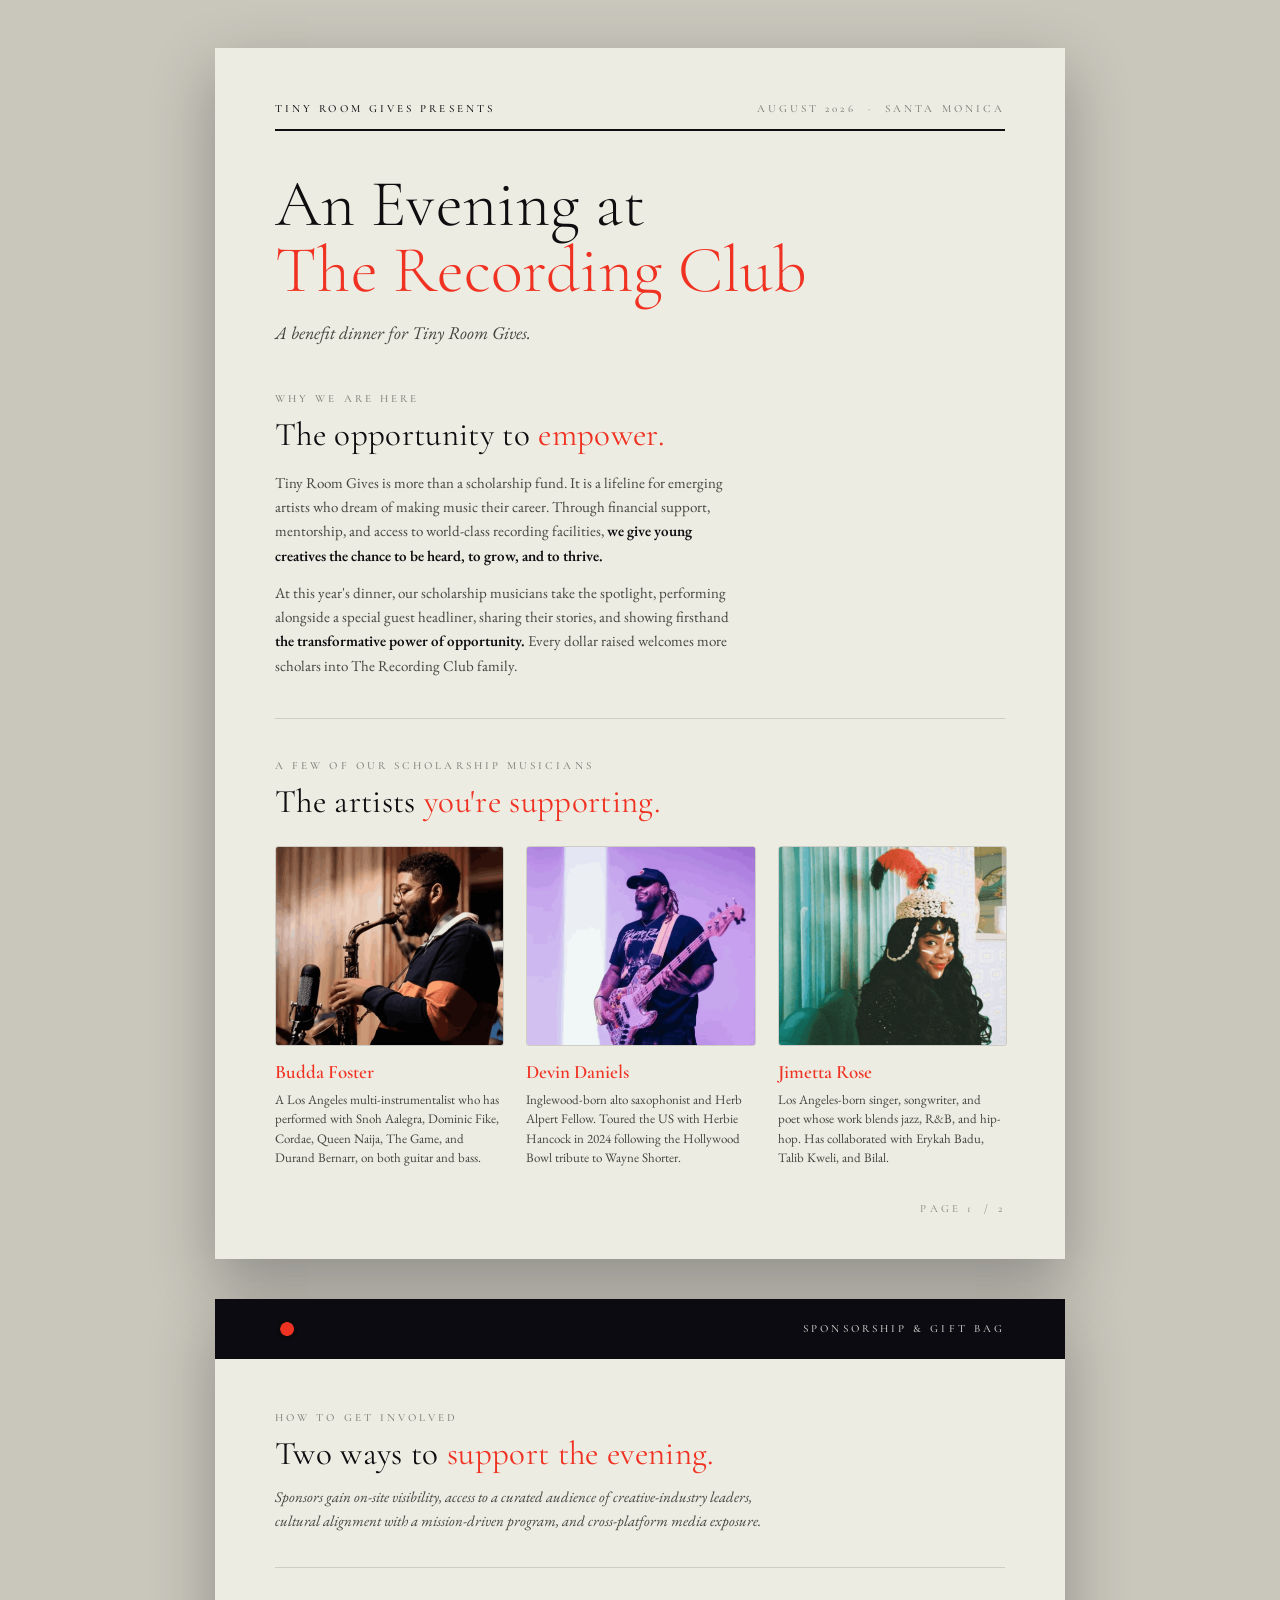
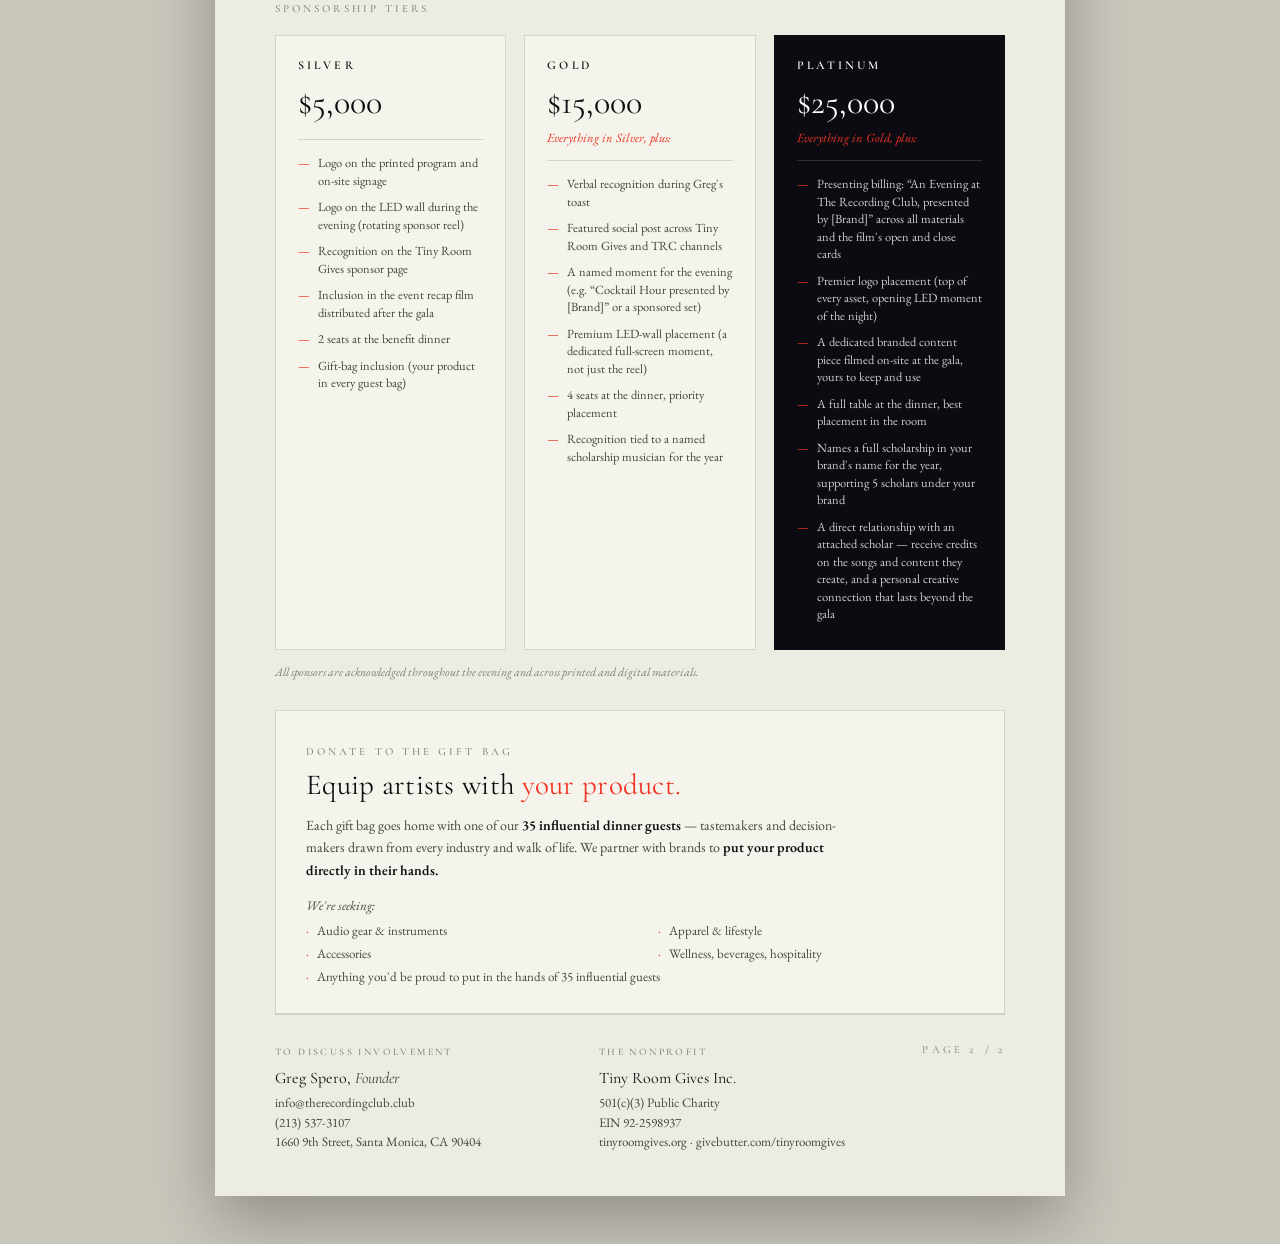
==== gala/index.html @ 2d1638b4 "Add "An Evening at The Recording Club" gala invitation page Two-page, print-style sponsorship/invita" ====
<!DOCTYPE html>
<html lang="en">
<head>
  <meta charset="utf-8">
  <meta name="viewport" content="width=device-width, initial-scale=1">
  <title>An Evening at The Recording Club | Tiny Room Gives Gala</title>
  <meta name="description" content="A benefit dinner for Tiny Room Gives at The Recording Club, Santa Monica — August 2026. Meet our scholarship musicians and explore sponsorship and gift-bag opportunities.">
  <link rel="preconnect" href="https://fonts.googleapis.com">
  <link rel="preconnect" href="https://fonts.gstatic.com" crossorigin>
  <link href="https://fonts.googleapis.com/css2?family=Cormorant+Garamond:ital,wght@0,300;0,400;0,500;0,600;1,400;1,500&family=EB+Garamond:ital,wght@0,400;0,500;0,600;1,400&display=swap" rel="stylesheet">
  <style>
    body{margin:0}
    @media print{
      .gala-ws{background:#fff !important;padding:0 !important;gap:0 !important}
      .gala-sheet{box-shadow:none !important;page-break-after:always}
      .gala-sheet:last-child{page-break-after:auto}
    }
  </style>
</head>
<body>
<div class="gala-ws" style="--red:#F03222;--paper:#EDECE3;--ink:#0E0E10;--fg2:#45453F;--fg3:#82817A;--line:rgba(14,14,16,.14);--dark:#0B0B11;--serif-d:'Cormorant Garamond',Georgia,serif;--serif-b:'EB Garamond',Georgia,serif;min-height:100vh;background:#c9c7bc;padding:48px 0;display:flex;flex-direction:column;align-items:center;gap:40px;font-family:var(--serif-b)">

  <!-- ================= PAGE 1 ================= -->
  <article class="gala-sheet" style="width:850px;min-height:1100px;background:var(--paper);color:var(--ink);box-shadow:0 24px 60px rgba(11,11,17,.30);padding:54px 60px 44px;box-sizing:border-box;display:flex;flex-direction:column">

    <header style="display:flex;justify-content:space-between;align-items:baseline">
      <span style="font-family:var(--serif-d);font-weight:500;font-size:11px;letter-spacing:.28em;text-transform:uppercase;color:var(--ink)">Tiny Room Gives Presents</span>
      <span style="font-family:var(--serif-d);font-weight:500;font-size:11px;letter-spacing:.28em;text-transform:uppercase;color:var(--fg3)">August 2026 &nbsp;·&nbsp; Santa Monica</span>
    </header>
    <div style="height:2px;background:var(--ink);margin-top:14px"></div>

    <h1 style="font-family:var(--serif-d);font-weight:300;font-size:66px;line-height:1.0;letter-spacing:.005em;margin:40px 0 0">An Evening at<br><span style="color:var(--red)">The Recording Club</span></h1>
    <p style="font-family:var(--serif-b);font-style:italic;font-size:18px;color:var(--fg2);margin:18px 0 0">A benefit dinner for Tiny Room Gives.</p>

    <section style="margin-top:42px">
      <span style="font-family:var(--serif-d);font-weight:500;font-size:11px;letter-spacing:.28em;text-transform:uppercase;color:var(--fg3)">Why we are here</span>
      <h2 style="font-family:var(--serif-d);font-weight:400;font-size:33px;letter-spacing:.01em;line-height:1.08;margin:10px 0 0">The opportunity to <span style="color:var(--red)">empower.</span></h2>
      <p style="font-family:var(--serif-b);font-size:15px;line-height:1.62;color:var(--fg2);margin:18px 0 0;max-width:66ch">Tiny Room Gives is more than a scholarship fund. It is a lifeline for emerging artists who dream of making music their career. Through financial support, mentorship, and access to world-class recording facilities, <strong style="color:var(--ink);font-weight:600">we give young creatives the chance to be heard, to grow, and to thrive.</strong></p>
      <p style="font-family:var(--serif-b);font-size:15px;line-height:1.62;color:var(--fg2);margin:13px 0 0;max-width:66ch">At this year's dinner, our scholarship musicians take the spotlight, performing alongside a special guest headliner, sharing their stories, and showing firsthand <strong style="color:var(--ink);font-weight:600">the transformative power of opportunity.</strong> Every dollar raised welcomes more scholars into The Recording Club family.</p>
    </section>

    <div style="height:1px;background:var(--line);margin-top:40px"></div>

    <section style="margin-top:34px">
      <span style="font-family:var(--serif-d);font-weight:500;font-size:11px;letter-spacing:.28em;text-transform:uppercase;color:var(--fg3)">A few of our scholarship musicians</span>
      <h2 style="font-family:var(--serif-d);font-weight:400;font-size:33px;letter-spacing:.01em;line-height:1.08;margin:10px 0 0">The artists <span style="color:var(--red)">you're supporting.</span></h2>

      <div style="display:grid;grid-template-columns:repeat(3,1fr);gap:24px;margin-top:26px">

        <div style="display:flex;flex-direction:column">
          <img src="assets/artist-budda.png" alt="Budda Foster" style="display:block;width:100%;height:198px;object-fit:cover;border-radius:3px;border:1px solid var(--line)">
          <h3 style="font-family:var(--serif-d);font-weight:600;font-size:19px;color:var(--red);margin:14px 0 0">Budda Foster</h3>
          <p style="font-family:var(--serif-b);font-size:13px;line-height:1.5;color:var(--fg2);margin:7px 0 0">A Los Angeles multi-instrumentalist who has performed with Snoh Aalegra, Dominic Fike, Cordae, Queen Naija, The Game, and Durand Bernarr, on both guitar and bass.</p>
        </div>

        <div style="display:flex;flex-direction:column">
          <img src="assets/artist-devin.png" alt="Devin Daniels" style="display:block;width:100%;height:198px;object-fit:cover;border-radius:3px;border:1px solid var(--line)">
          <h3 style="font-family:var(--serif-d);font-weight:600;font-size:19px;color:var(--red);margin:14px 0 0">Devin Daniels</h3>
          <p style="font-family:var(--serif-b);font-size:13px;line-height:1.5;color:var(--fg2);margin:7px 0 0">Inglewood-born alto saxophonist and Herb Alpert Fellow. Toured the US with Herbie Hancock in 2024 following the Hollywood Bowl tribute to Wayne Shorter.</p>
        </div>

        <div style="display:flex;flex-direction:column">
          <img src="assets/artist-jimetta.png" alt="Jimetta Rose" style="display:block;width:100%;height:198px;object-fit:cover;border-radius:3px;border:1px solid var(--line)">
          <h3 style="font-family:var(--serif-d);font-weight:600;font-size:19px;color:var(--red);margin:14px 0 0">Jimetta Rose</h3>
          <p style="font-family:var(--serif-b);font-size:13px;line-height:1.5;color:var(--fg2);margin:7px 0 0">Los Angeles-born singer, songwriter, and poet whose work blends jazz, R&amp;B, and hip-hop. Has collaborated with Erykah Badu, Talib Kweli, and Bilal.</p>
        </div>

      </div>
    </section>

    <footer style="margin-top:auto;padding-top:34px;display:flex;justify-content:flex-end;align-items:center;gap:10px">
      <span style="font-family:var(--serif-d);font-size:11px;letter-spacing:.28em;text-transform:uppercase;color:var(--fg3)">Page&nbsp;1</span>
      <span style="font-family:var(--serif-d);font-size:11px;color:var(--fg3)">/</span>
      <span style="font-family:var(--serif-d);font-size:11px;letter-spacing:.28em;text-transform:uppercase;color:var(--fg3)">2</span>
    </footer>
  </article>

  <!-- ================= PAGE 2 ================= -->
  <article class="gala-sheet" style="width:850px;min-height:1100px;background:var(--paper);color:var(--ink);box-shadow:0 24px 60px rgba(11,11,17,.30);box-sizing:border-box;display:flex;flex-direction:column;overflow:hidden">

    <div style="background:var(--dark);color:var(--paper);padding:18px 60px;display:flex;justify-content:space-between;align-items:center">
      <img src="assets/mark-record.png" alt="The Recording Club" style="height:24px;width:auto;display:block">
      <span style="font-family:var(--serif-d);font-weight:500;font-size:11px;letter-spacing:.28em;text-transform:uppercase;color:#cfceca">Sponsorship &amp; Gift Bag</span>
    </div>

    <div style="padding:46px 60px 44px;display:flex;flex-direction:column;flex:1">

      <section>
        <span style="font-family:var(--serif-d);font-weight:500;font-size:11px;letter-spacing:.28em;text-transform:uppercase;color:var(--fg3)">How to get involved</span>
        <h2 style="font-family:var(--serif-d);font-weight:400;font-size:33px;letter-spacing:.01em;line-height:1.08;margin:10px 0 0">Two ways to <span style="color:var(--red)">support the evening.</span></h2>
        <p style="font-family:var(--serif-b);font-style:italic;font-size:15px;line-height:1.6;color:var(--fg2);margin:14px 0 0;max-width:74ch">Sponsors gain on-site visibility, access to a curated audience of creative-industry leaders, cultural alignment with a mission-driven program, and cross-platform media exposure.</p>
      </section>

      <div style="height:1px;background:var(--line);margin-top:34px"></div>

      <section style="margin-top:28px">
        <span style="font-family:var(--serif-d);font-weight:500;font-size:11px;letter-spacing:.28em;text-transform:uppercase;color:var(--fg3)">Sponsorship tiers</span>
        <div style="display:grid;grid-template-columns:repeat(3,1fr);gap:18px;margin-top:18px">

          <div style="background:#F5F4EC;border:1px solid var(--line);padding:22px 22px 26px;display:flex;flex-direction:column">
            <span style="font-family:var(--serif-d);font-weight:600;font-size:12px;letter-spacing:.26em;text-transform:uppercase;color:var(--ink)">Silver</span>
            <div style="font-family:var(--serif-d);font-weight:400;font-size:34px;color:var(--ink);margin:10px 0 0">$5,000</div>
            <div style="height:1px;background:var(--line);margin:16px 0 14px"></div>
            <ul style="list-style:none;margin:0;padding:0;display:flex;flex-direction:column;gap:9px">
              <li style="font-family:var(--serif-b);font-size:12.5px;line-height:1.4;color:var(--fg2);display:flex;gap:8px"><span style="color:var(--red)">—</span>Logo on the printed program and on-site signage</li>
              <li style="font-family:var(--serif-b);font-size:12.5px;line-height:1.4;color:var(--fg2);display:flex;gap:8px"><span style="color:var(--red)">—</span>Logo on the LED wall during the evening (rotating sponsor reel)</li>
              <li style="font-family:var(--serif-b);font-size:12.5px;line-height:1.4;color:var(--fg2);display:flex;gap:8px"><span style="color:var(--red)">—</span>Recognition on the Tiny Room Gives sponsor page</li>
              <li style="font-family:var(--serif-b);font-size:12.5px;line-height:1.4;color:var(--fg2);display:flex;gap:8px"><span style="color:var(--red)">—</span>Inclusion in the event recap film distributed after the gala</li>
              <li style="font-family:var(--serif-b);font-size:12.5px;line-height:1.4;color:var(--fg2);display:flex;gap:8px"><span style="color:var(--red)">—</span>2 seats at the benefit dinner</li>
              <li style="font-family:var(--serif-b);font-size:12.5px;line-height:1.4;color:var(--fg2);display:flex;gap:8px"><span style="color:var(--red)">—</span>Gift-bag inclusion (your product in every guest bag)</li>
            </ul>
          </div>

          <div style="background:#F5F4EC;border:1px solid var(--line);padding:22px 22px 26px;display:flex;flex-direction:column">
            <span style="font-family:var(--serif-d);font-weight:600;font-size:12px;letter-spacing:.26em;text-transform:uppercase;color:var(--ink)">Gold</span>
            <div style="font-family:var(--serif-d);font-weight:400;font-size:34px;color:var(--ink);margin:10px 0 0">$15,000</div>
            <div style="font-family:var(--serif-b);font-style:italic;font-size:12.5px;color:var(--red);margin:6px 0 0">Everything in Silver, plus:</div>
            <div style="height:1px;background:var(--line);margin:14px 0 14px"></div>
            <ul style="list-style:none;margin:0;padding:0;display:flex;flex-direction:column;gap:9px">
              <li style="font-family:var(--serif-b);font-size:12.5px;line-height:1.4;color:var(--fg2);display:flex;gap:8px"><span style="color:var(--red)">—</span>Verbal recognition during Greg's toast</li>
              <li style="font-family:var(--serif-b);font-size:12.5px;line-height:1.4;color:var(--fg2);display:flex;gap:8px"><span style="color:var(--red)">—</span>Featured social post across Tiny Room Gives and TRC channels</li>
              <li style="font-family:var(--serif-b);font-size:12.5px;line-height:1.4;color:var(--fg2);display:flex;gap:8px"><span style="color:var(--red)">—</span>A named moment for the evening (e.g. &ldquo;Cocktail Hour presented by [Brand]&rdquo; or a sponsored set)</li>
              <li style="font-family:var(--serif-b);font-size:12.5px;line-height:1.4;color:var(--fg2);display:flex;gap:8px"><span style="color:var(--red)">—</span>Premium LED-wall placement (a dedicated full-screen moment, not just the reel)</li>
              <li style="font-family:var(--serif-b);font-size:12.5px;line-height:1.4;color:var(--fg2);display:flex;gap:8px"><span style="color:var(--red)">—</span>4 seats at the dinner, priority placement</li>
              <li style="font-family:var(--serif-b);font-size:12.5px;line-height:1.4;color:var(--fg2);display:flex;gap:8px"><span style="color:var(--red)">—</span>Recognition tied to a named scholarship musician for the year</li>
            </ul>
          </div>

          <div style="background:var(--dark);border:1px solid var(--dark);padding:22px 22px 26px;display:flex;flex-direction:column">
            <span style="font-family:var(--serif-d);font-weight:600;font-size:12px;letter-spacing:.26em;text-transform:uppercase;color:#fff">Platinum</span>
            <div style="font-family:var(--serif-d);font-weight:400;font-size:34px;color:#fff;margin:10px 0 0">$25,000</div>
            <div style="font-family:var(--serif-b);font-style:italic;font-size:12.5px;color:var(--red);margin:6px 0 0">Everything in Gold, plus:</div>
            <div style="height:1px;background:rgba(237,236,227,.16);margin:14px 0 14px"></div>
            <ul style="list-style:none;margin:0;padding:0;display:flex;flex-direction:column;gap:9px">
              <li style="font-family:var(--serif-b);font-size:12.5px;line-height:1.4;color:#cfceca;display:flex;gap:8px"><span style="color:var(--red)">—</span>Presenting billing: &ldquo;An Evening at The Recording Club, presented by [Brand]&rdquo; across all materials and the film's open and close cards</li>
              <li style="font-family:var(--serif-b);font-size:12.5px;line-height:1.4;color:#cfceca;display:flex;gap:8px"><span style="color:var(--red)">—</span>Premier logo placement (top of every asset, opening LED moment of the night)</li>
              <li style="font-family:var(--serif-b);font-size:12.5px;line-height:1.4;color:#cfceca;display:flex;gap:8px"><span style="color:var(--red)">—</span>A dedicated branded content piece filmed on-site at the gala, yours to keep and use</li>
              <li style="font-family:var(--serif-b);font-size:12.5px;line-height:1.4;color:#cfceca;display:flex;gap:8px"><span style="color:var(--red)">—</span>A full table at the dinner, best placement in the room</li>
              <li style="font-family:var(--serif-b);font-size:12.5px;line-height:1.4;color:#cfceca;display:flex;gap:8px"><span style="color:var(--red)">—</span>Names a full scholarship in your brand's name for the year, supporting 5 scholars under your brand</li>
              <li style="font-family:var(--serif-b);font-size:12.5px;line-height:1.4;color:#cfceca;display:flex;gap:8px"><span style="color:var(--red)">—</span>A direct relationship with an attached scholar — receive credits on the songs and content they create, and a personal creative connection that lasts beyond the gala</li>
            </ul>
          </div>

        </div>
        <p style="font-family:var(--serif-b);font-style:italic;font-size:12px;color:var(--fg3);margin:14px 0 0">All sponsors are acknowledged throughout the evening and across printed and digital materials.</p>
      </section>

      <section style="margin-top:30px;background:#F5F4EC;border:1px solid var(--line);padding:28px 30px">
        <span style="font-family:var(--serif-d);font-weight:500;font-size:11px;letter-spacing:.28em;text-transform:uppercase;color:var(--fg3)">Donate to the gift bag</span>
        <h2 style="font-family:var(--serif-d);font-weight:400;font-size:29px;letter-spacing:.01em;line-height:1.08;margin:9px 0 0">Equip artists with <span style="color:var(--red)">your product.</span></h2>
        <p style="font-family:var(--serif-b);font-size:14px;line-height:1.6;color:var(--fg2);margin:14px 0 0;max-width:78ch">Each gift bag goes home with one of our <strong style="color:var(--ink);font-weight:600">35 influential dinner guests</strong> — tastemakers and decision-makers drawn from every industry and walk of life. We partner with brands to <strong style="color:var(--ink);font-weight:600">put your product directly in their hands.</strong></p>
        <p style="font-family:var(--serif-b);font-style:italic;font-size:13px;color:var(--fg2);margin:16px 0 8px">We're seeking:</p>
        <div style="display:grid;grid-template-columns:1fr 1fr;gap:6px 36px">
          <span style="font-family:var(--serif-b);font-size:13px;color:var(--fg2);display:flex;gap:8px"><span style="color:var(--red)">·</span>Audio gear &amp; instruments</span>
          <span style="font-family:var(--serif-b);font-size:13px;color:var(--fg2);display:flex;gap:8px"><span style="color:var(--red)">·</span>Apparel &amp; lifestyle</span>
          <span style="font-family:var(--serif-b);font-size:13px;color:var(--fg2);display:flex;gap:8px"><span style="color:var(--red)">·</span>Accessories</span>
          <span style="font-family:var(--serif-b);font-size:13px;color:var(--fg2);display:flex;gap:8px"><span style="color:var(--red)">·</span>Wellness, beverages, hospitality</span>
          <span style="font-family:var(--serif-b);font-size:13px;color:var(--fg2);display:flex;gap:8px;grid-column:1 / -1"><span style="color:var(--red)">·</span>Anything you'd be proud to put in the hands of 35 influential guests</span>
        </div>
      </section>

      <div style="height:1px;background:var(--line);margin-top:auto"></div>

      <footer style="padding-top:24px;display:grid;grid-template-columns:1fr 1fr auto;gap:24px;align-items:start">
        <div>
          <span style="font-family:var(--serif-d);font-weight:500;font-size:10px;letter-spacing:.24em;text-transform:uppercase;color:var(--fg3)">To discuss involvement</span>
          <p style="font-family:var(--serif-d);font-size:16px;color:var(--ink);margin:8px 0 0">Greg Spero, <span style="font-style:italic;color:var(--fg2)">Founder</span></p>
          <p style="font-family:var(--serif-b);font-size:13px;line-height:1.5;color:var(--fg2);margin:5px 0 0">info@therecordingclub.club<br>(213) 537-3107<br>1660 9th Street, Santa Monica, CA 90404</p>
        </div>
        <div>
          <span style="font-family:var(--serif-d);font-weight:500;font-size:10px;letter-spacing:.24em;text-transform:uppercase;color:var(--fg3)">The nonprofit</span>
          <p style="font-family:var(--serif-d);font-size:16px;color:var(--ink);margin:8px 0 0">Tiny Room Gives Inc.</p>
          <p style="font-family:var(--serif-b);font-size:13px;line-height:1.5;color:var(--fg2);margin:5px 0 0">501(c)(3) Public Charity<br>EIN 92-2598937<br>tinyroomgives.org · givebutter.com/tinyroomgives</p>
        </div>
        <div style="display:flex;align-items:center;gap:9px;white-space:nowrap;padding-top:4px">
          <span style="font-family:var(--serif-d);font-size:11px;letter-spacing:.28em;text-transform:uppercase;color:var(--fg3)">Page&nbsp;2</span>
          <span style="font-family:var(--serif-d);font-size:11px;color:var(--fg3)">/</span>
          <span style="font-family:var(--serif-d);font-size:11px;letter-spacing:.28em;text-transform:uppercase;color:var(--fg3)">2</span>
        </div>
      </footer>

    </div>
  </article>

</div>
</body>
</html>
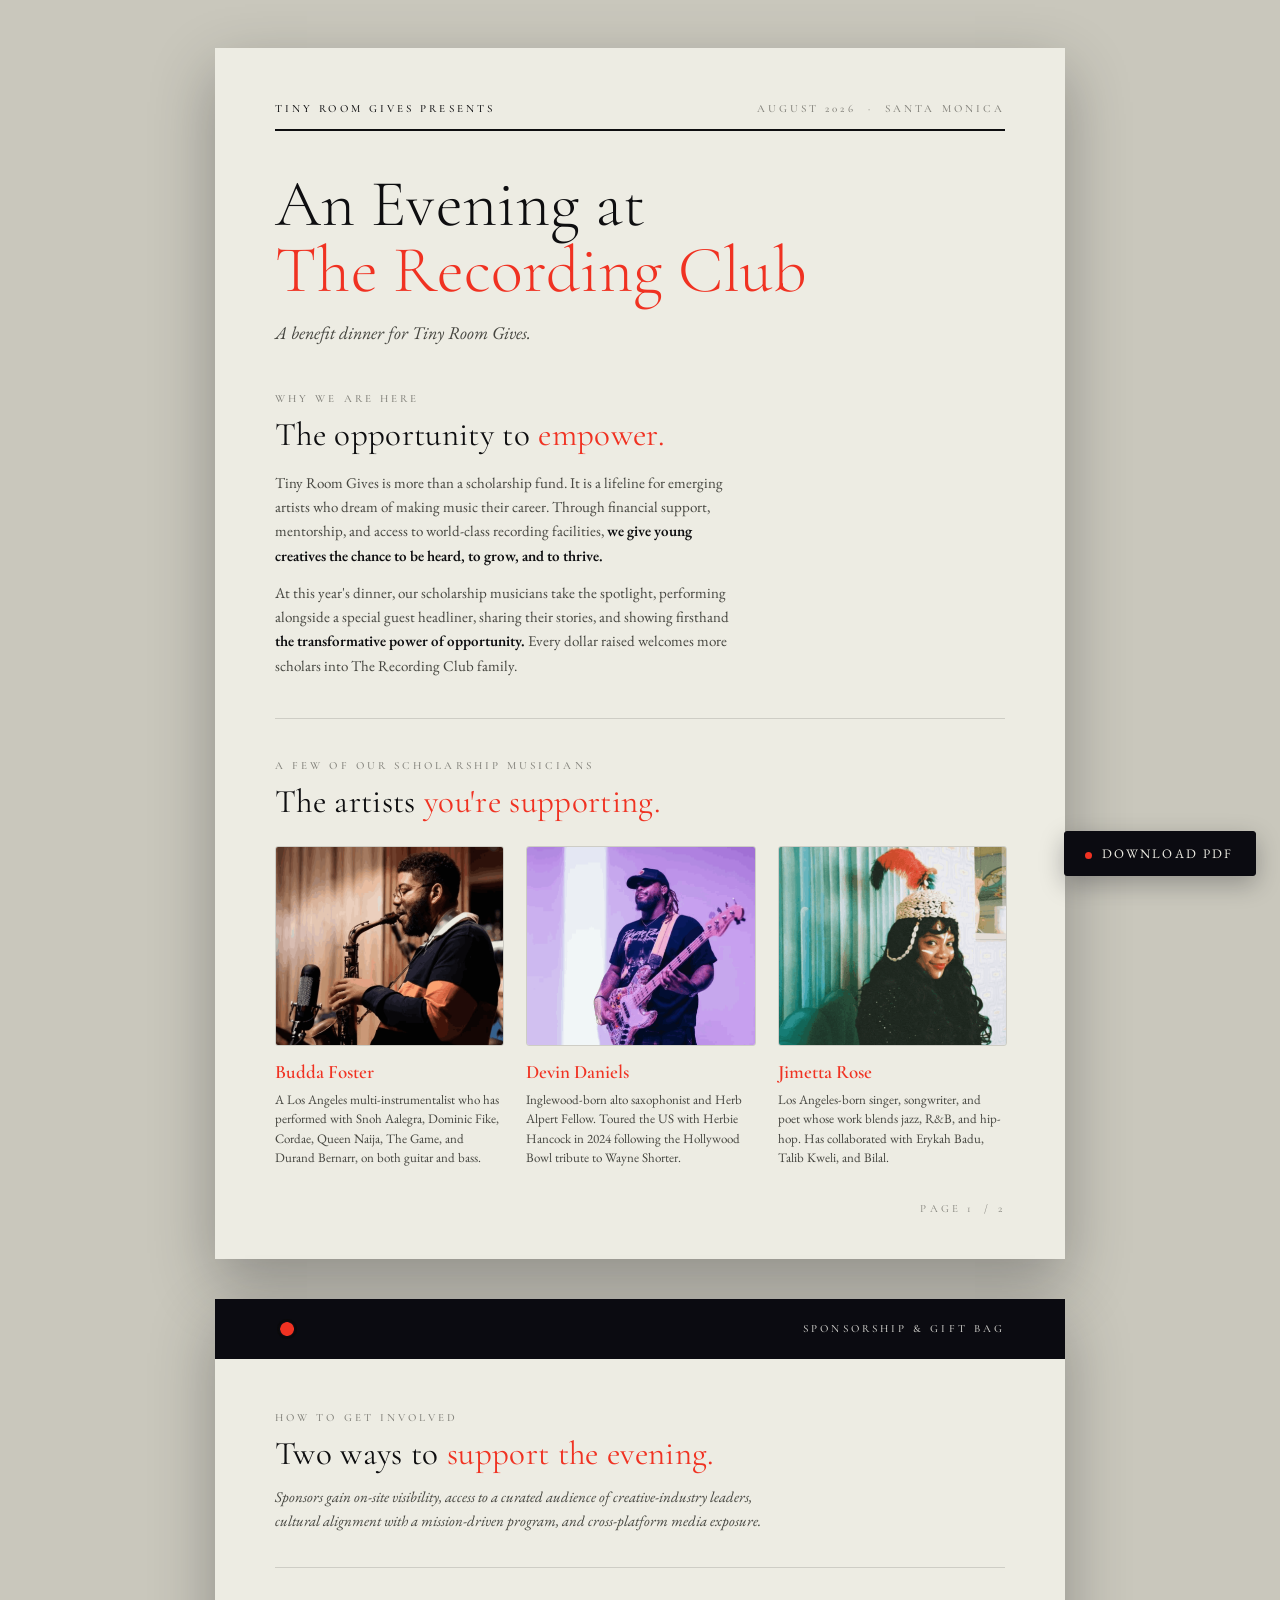
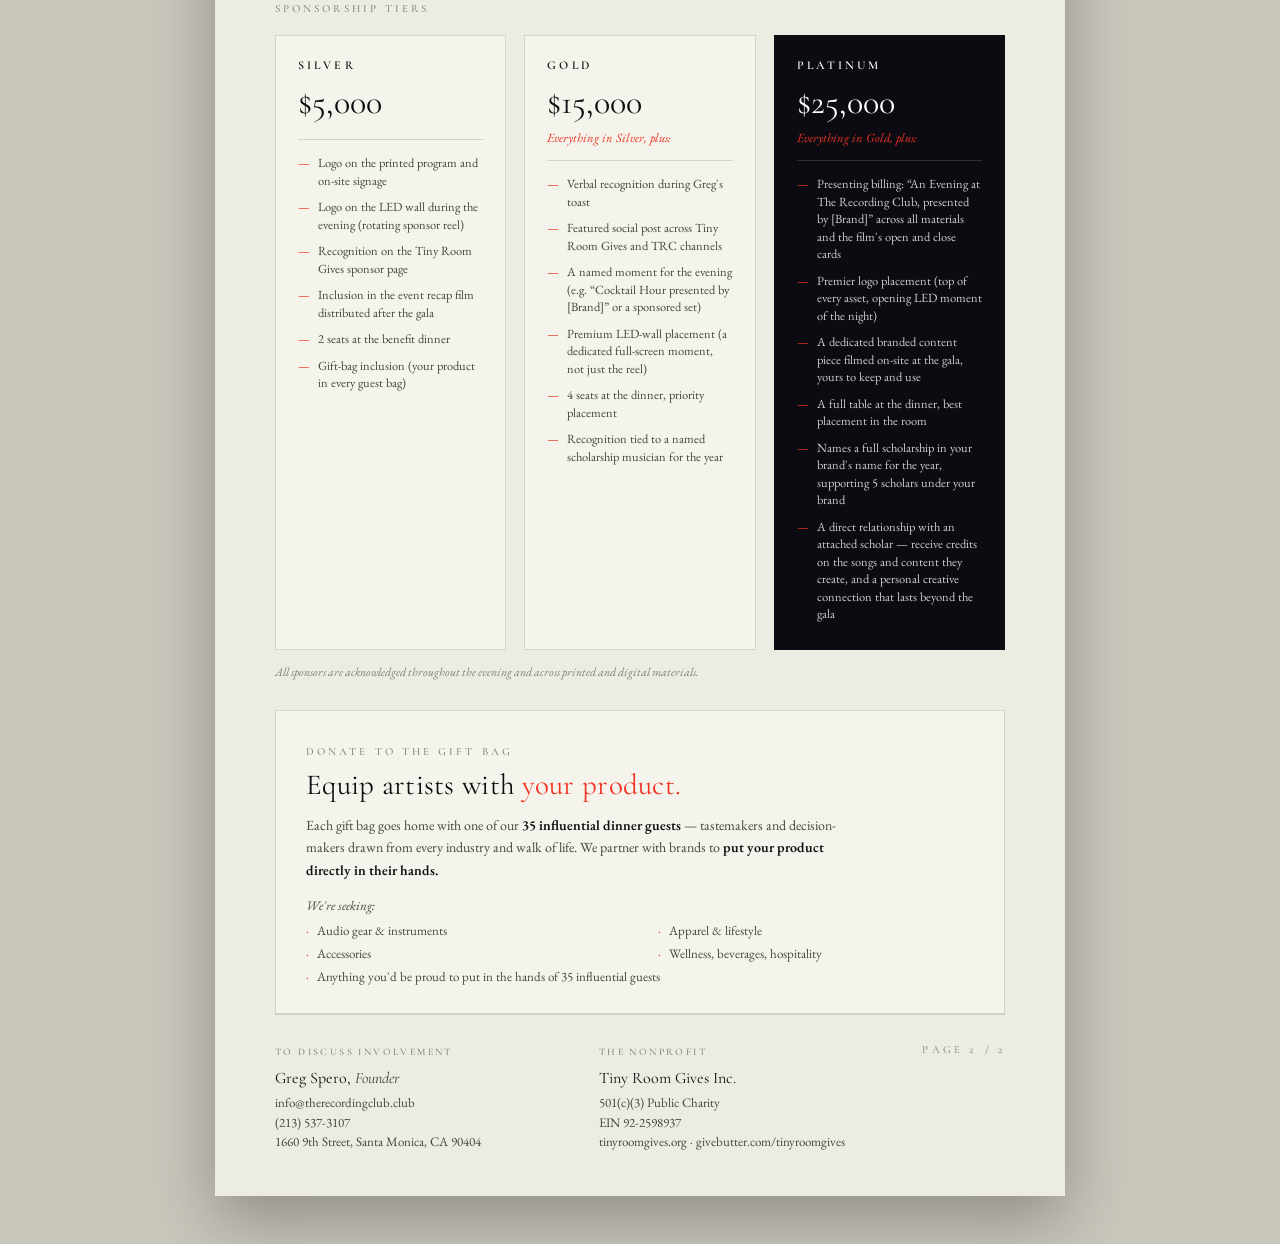
==== commit d3bd0b2b: "Add one-click PDF download to the gala invitation - Add a floating "Download PDF" button (dark, bran" ====
--- a/gala/index.html
+++ b/gala/index.html
@@ -10,7 +10,11 @@
   <link href="https://fonts.googleapis.com/css2?family=Cormorant+Garamond:ital,wght@0,300;0,400;0,500;0,600;1,400;1,500&family=EB+Garamond:ital,wght@0,400;0,500;0,600;1,400&display=swap" rel="stylesheet">
   <style>
     body{margin:0}
+    .gala-print-btn{position:fixed;right:24px;bottom:24px;z-index:50;display:inline-block;text-decoration:none;font-family:'EB Garamond',Georgia,serif;font-size:13px;letter-spacing:.16em;text-transform:uppercase;color:#EDECE3;background:#0B0B11;border:1px solid #0B0B11;padding:13px 22px 13px 20px;border-radius:3px;cursor:pointer;box-shadow:0 8px 24px rgba(11,11,17,.28);transition:transform .15s ease,background .15s ease}
+    .gala-print-btn:hover{transform:translateY(-1px);background:#1a1a22}
+    .gala-print-btn::before{content:"";display:inline-block;width:7px;height:7px;border-radius:50%;background:#F03222;margin-right:10px;vertical-align:middle}
     @media print{
+      .no-print{display:none !important}
       .gala-ws{background:#fff !important;padding:0 !important;gap:0 !important}
       .gala-sheet{box-shadow:none !important;page-break-after:always}
       .gala-sheet:last-child{page-break-after:auto}
@@ -183,5 +187,7 @@
   </article>
 
 </div>
+
+<a class="gala-print-btn no-print" href="An-Evening-at-The-Recording-Club.pdf" download="An-Evening-at-The-Recording-Club.pdf" aria-label="Download this invitation as a PDF">Download PDF</a>
 </body>
 </html>
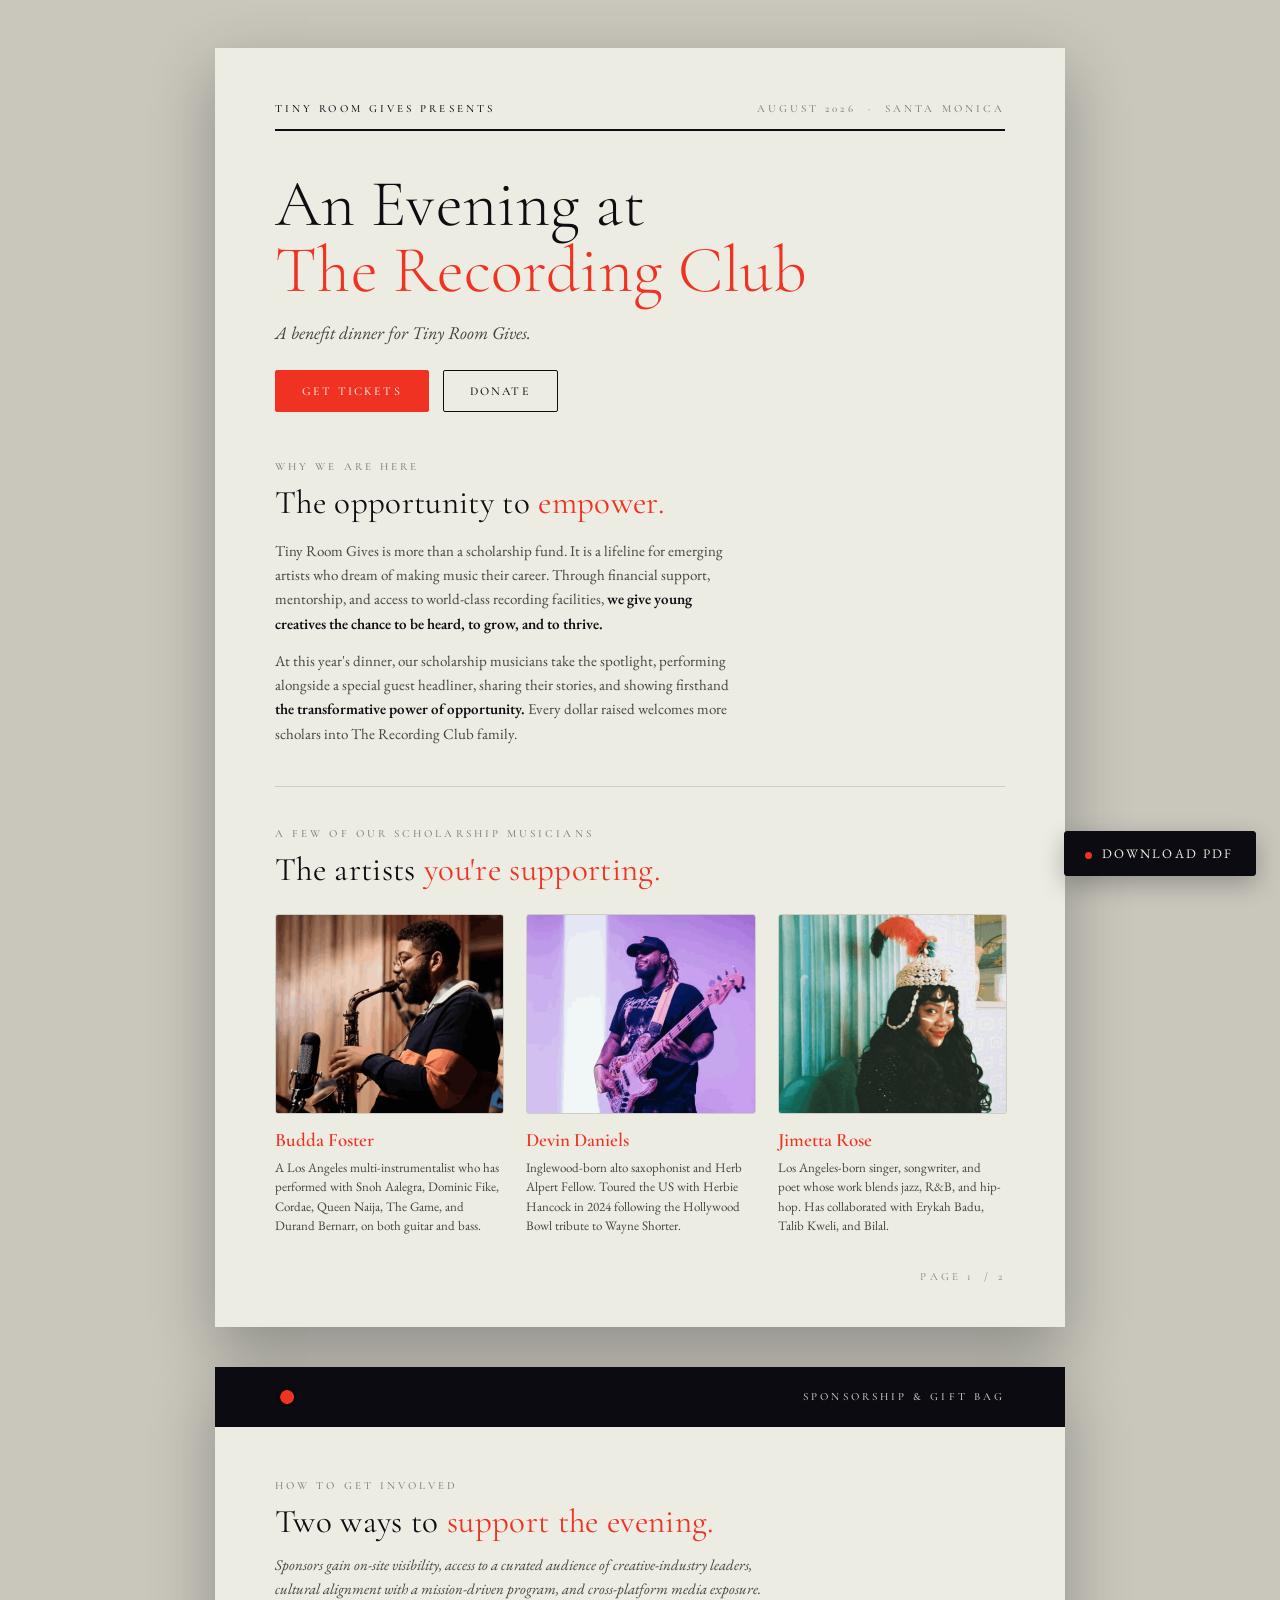
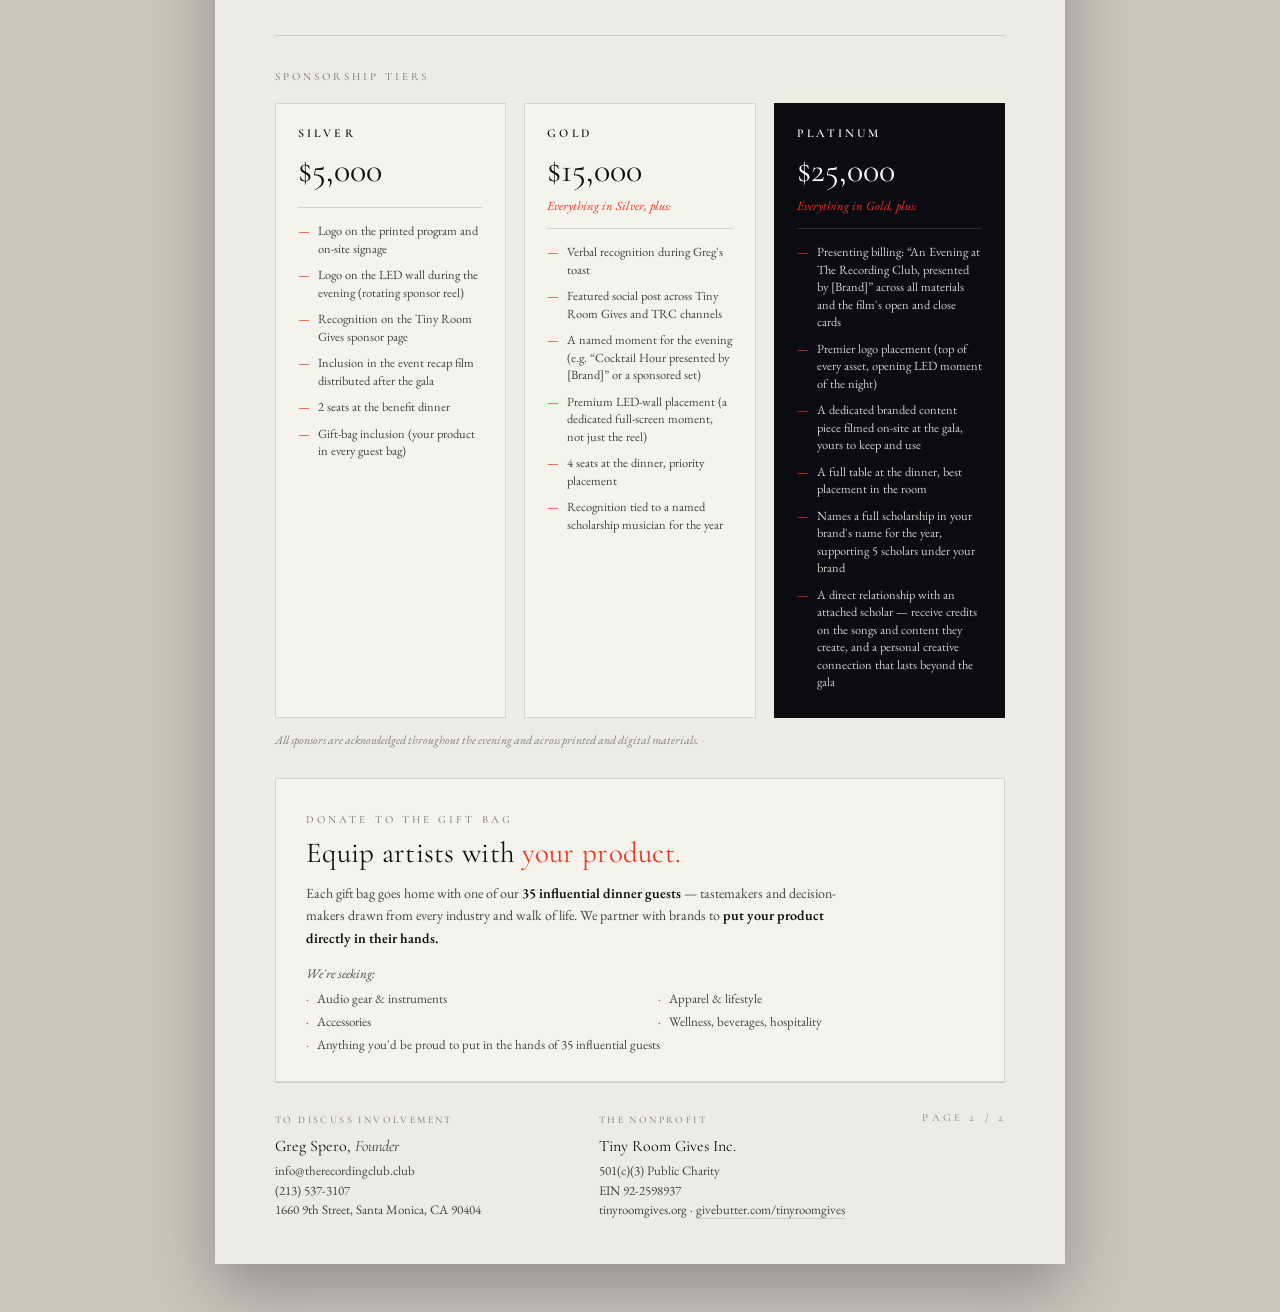
==== commit 764f679d: "Add Get Tickets / Donate CTAs to the gala invitation - Add "Get Tickets" (→ Eventbrite) and "Donate"" ====
--- a/gala/index.html
+++ b/gala/index.html
@@ -35,6 +35,11 @@
 
     <h1 style="font-family:var(--serif-d);font-weight:300;font-size:66px;line-height:1.0;letter-spacing:.005em;margin:40px 0 0">An Evening at<br><span style="color:var(--red)">The Recording Club</span></h1>
     <p style="font-family:var(--serif-b);font-style:italic;font-size:18px;color:var(--fg2);margin:18px 0 0">A benefit dinner for Tiny Room Gives.</p>
+
+    <div style="display:flex;flex-wrap:wrap;gap:14px;margin-top:26px">
+      <a href="https://www.eventbrite.com/e/tiny-room-gives-summer-gala-tickets-1992961331993?aff=oddtdtcreator" target="_blank" rel="noopener" style="font-family:var(--serif-d);font-weight:500;font-size:12px;letter-spacing:.18em;text-transform:uppercase;color:var(--paper);background:var(--red);border:1px solid var(--red);padding:13px 26px;text-decoration:none;border-radius:2px">Get Tickets</a>
+      <a href="https://givebutter.com/tinyroomgives" target="_blank" rel="noopener" style="font-family:var(--serif-d);font-weight:500;font-size:12px;letter-spacing:.18em;text-transform:uppercase;color:var(--ink);background:transparent;border:1px solid var(--ink);padding:13px 26px;text-decoration:none;border-radius:2px">Donate</a>
+    </div>
 
     <section style="margin-top:42px">
       <span style="font-family:var(--serif-d);font-weight:500;font-size:11px;letter-spacing:.28em;text-transform:uppercase;color:var(--fg3)">Why we are here</span>
@@ -174,7 +179,7 @@
         <div>
           <span style="font-family:var(--serif-d);font-weight:500;font-size:10px;letter-spacing:.24em;text-transform:uppercase;color:var(--fg3)">The nonprofit</span>
           <p style="font-family:var(--serif-d);font-size:16px;color:var(--ink);margin:8px 0 0">Tiny Room Gives Inc.</p>
-          <p style="font-family:var(--serif-b);font-size:13px;line-height:1.5;color:var(--fg2);margin:5px 0 0">501(c)(3) Public Charity<br>EIN 92-2598937<br>tinyroomgives.org · givebutter.com/tinyroomgives</p>
+          <p style="font-family:var(--serif-b);font-size:13px;line-height:1.5;color:var(--fg2);margin:5px 0 0">501(c)(3) Public Charity<br>EIN 92-2598937<br>tinyroomgives.org · <a href="https://givebutter.com/tinyroomgives" target="_blank" rel="noopener" style="color:var(--fg2);text-decoration:none;border-bottom:1px solid var(--line)">givebutter.com/tinyroomgives</a></p>
         </div>
         <div style="display:flex;align-items:center;gap:9px;white-space:nowrap;padding-top:4px">
           <span style="font-family:var(--serif-d);font-size:11px;letter-spacing:.28em;text-transform:uppercase;color:var(--fg3)">Page&nbsp;2</span>
